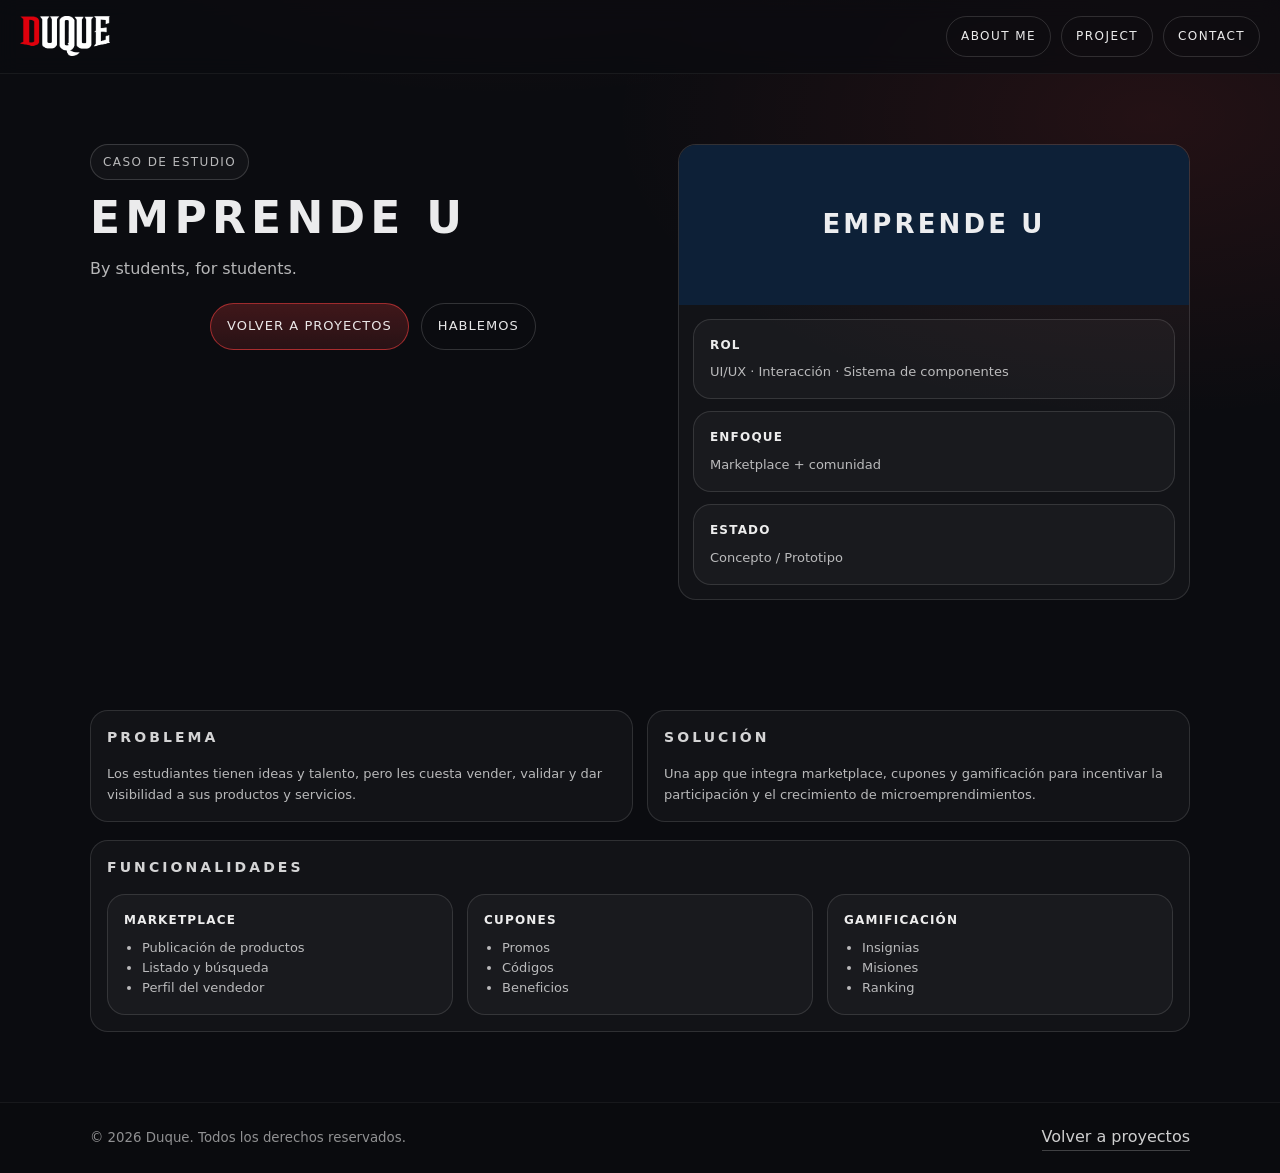
==== emprende-u.html @ cedb3bf9 "planea" ====
<!doctype html>
<html lang="es">
	<head>
		<meta charset="UTF-8" />
		<meta name="viewport" content="width=device-width, initial-scale=1" />
		<title>Emprende U | Proyecto</title>
		<meta name="description" content="Caso de estudio: Emprende U. By students, for students." />
		<link rel="stylesheet" href="./styles.css" />
		<link rel="stylesheet" href="./emprende-u.css" />
	</head>
	<body>
		<header class="header">
			<a class="brand" href="./index.html#home" aria-label="Ir al inicio">
				<img
					class="brand__logo"
					src="./imagenes/DUQUE 2 3.png"
					alt="Duque"
					loading="eager"
					decoding="async"
					onload="this.classList.add('is-loaded')"
					onerror="this.style.display = 'none'"
				/>
				<span class="brand__mark"><span class="brand__markAccent">D</span>UQUE</span>
			</a>
			<nav class="nav" aria-label="Navegación principal">
				<a class="nav__link" href="./index.html#about">ABOUT ME</a>
				<a class="nav__link" href="./index.html#projects">PROJECT</a>
				<a class="nav__link" href="./index.html#contact">CONTACT</a>
			</nav>
		</header>

		<main>
			<section class="section hero projectPage__hero">
				<div class="container projectPage__heroInner">
					<div class="projectPage__heroCopy">
						<p class="kicker">Caso de estudio</p>
						<h1 class="hero__title">Emprende U</h1>
						<p class="hero__subtitle">By students, for students.</p>
						<div class="hero__cta">
							<a class="btn btn--primary" href="./index.html#projects">Volver a proyectos</a>
							<a class="btn btn--ghost" href="./index.html#contact">Hablemos</a>
						</div>
					</div>
					<div class="projectPage__heroCard">
						<div class="projectPage__badge project__media--navy">Emprende U</div>
						<div class="projectPage__facts">
							<div class="card">
								<h3 class="card__title">Rol</h3>
								<p class="card__text">UI/UX · Interacción · Sistema de componentes</p>
							</div>
							<div class="card">
								<h3 class="card__title">Enfoque</h3>
								<p class="card__text">Marketplace + comunidad</p>
							</div>
							<div class="card">
								<h3 class="card__title">Estado</h3>
								<p class="card__text">Concepto / Prototipo</p>
							</div>
						</div>
					</div>
				</div>
			</section>

			<section class="section">
				<div class="container projectPage__content">
					<div class="projectPage__twoCol">
						<article class="panel">
							<h2 class="section__title">Problema</h2>
							<p class="panel__text">
								Los estudiantes tienen ideas y talento, pero les cuesta vender, validar y dar visibilidad a sus productos
								y servicios.
							</p>
						</article>
						<article class="panel">
							<h2 class="section__title">Solución</h2>
							<p class="panel__text">
								Una app que integra marketplace, cupones y gamificación para incentivar la participación y el crecimiento
								de microemprendimientos.
							</p>
						</article>
					</div>

					<article class="panel">
						<h2 class="section__title">Funcionalidades</h2>
						<div class="grid grid--3">
							<div class="list">
								<h3 class="list__title">Marketplace</h3>
								<ul class="list__items">
									<li>Publicación de productos</li>
									<li>Listado y búsqueda</li>
									<li>Perfil del vendedor</li>
								</ul>
							</div>
							<div class="list">
								<h3 class="list__title">Cupones</h3>
								<ul class="list__items">
									<li>Promos</li>
									<li>Códigos</li>
									<li>Beneficios</li>
								</ul>
							</div>
							<div class="list">
								<h3 class="list__title">Gamificación</h3>
								<ul class="list__items">
									<li>Insignias</li>
									<li>Misiones</li>
									<li>Ranking</li>
								</ul>
							</div>
						</div>
					</article>
				</div>
			</section>
		</main>

		<footer class="footer">
			<div class="container footer__inner">
				<small>© <span id="year"></span> Duque. Todos los derechos reservados.</small>
				<a class="footer__top" href="./index.html#projects">Volver a proyectos</a>
			</div>
		</footer>

		<script>
			document.getElementById('year').textContent = String(new Date().getFullYear());
		</script>
	</body>
</html>
---- styles.css ----
:root {
  color-scheme: dark;
  --bg: #0b0c10;
  --bg2: #0f1117;
  --text: rgba(255, 255, 255, 0.92);
  --muted: rgba(255, 255, 255, 0.7);
  --muted2: rgba(255, 255, 255, 0.55);
  --line: rgba(255, 255, 255, 0.12);
  --accent: #ff4040;
  --accent2: rgba(255, 64, 64, 0.16);
  --shadow: 0 30px 70px rgba(0, 0, 0, 0.55);
  --radius: 18px;
  --container: 1100px;
}

*,
*::before,
*::after {
  box-sizing: border-box;
}

html {
  scroll-behavior: smooth;
}

body {
  margin: 0;
  font-family: ui-sans-serif, system-ui, -apple-system, Segoe UI, Roboto, Arial, "Apple Color Emoji",
    "Segoe UI Emoji";
  background: radial-gradient(1100px 600px at 40% -20%, rgba(255, 64, 64, 0.16), transparent 55%),
    radial-gradient(900px 500px at 90% 10%, rgba(255, 64, 64, 0.1), transparent 60%), var(--bg);
  color: var(--text);
  line-height: 1.55;
}

a {
  color: inherit;
  text-decoration: none;
}

.container {
  width: min(var(--container), calc(100% - 40px));
  margin-inline: auto;
}

.header {
  position: sticky;
  top: 0;
  z-index: 10;
  display: flex;
  align-items: center;
  justify-content: space-between;
  padding: 16px 20px;
  background: rgba(11, 12, 16, 0.72);
  border-bottom: 1px solid rgba(255, 255, 255, 0.06);
  backdrop-filter: blur(10px);
}

.brand {
  display: inline-flex;
  align-items: center;
  gap: 10px;
}

.brand__logo {
  display: none;
  height: 40px;
  width: auto;
}

.brand__logo.is-loaded {
  display: block;
}

.brand__logo.is-loaded+.brand__mark {
  display: none;
}

.brand__mark {
  letter-spacing: 0.18em;
  font-weight: 800;
  font-size: 18px;
}

.brand__markAccent {
  color: var(--accent);
}

.nav {
  display: flex;
  gap: 10px;
}

.nav__link {
  font-size: 12px;
  letter-spacing: 0.12em;
  padding: 10px 14px;
  border: 1px solid rgba(255, 255, 255, 0.14);
  border-radius: 999px;
  transition: transform 160ms ease, background 160ms ease, border-color 160ms ease;
}

.nav__link:hover {
  background: rgba(255, 255, 255, 0.06);
  border-color: rgba(255, 255, 255, 0.22);
  transform: translateY(-1px);
}

.section {
  padding: 70px 0;
}

.section--muted {
  background: linear-gradient(180deg, rgba(255, 255, 255, 0.03), transparent 80%);
}

.section__title {
  margin: 0 0 16px 0;
  letter-spacing: 0.22em;
  text-transform: uppercase;
  font-size: 14px;
  color: rgba(255, 255, 255, 0.82);
}

.section__subtitle {
  margin: -6px 0 24px 0;
  color: var(--muted);
}

.hero {
  padding: 80px 0 60px 0;
  position: relative;
  overflow: clip;
}

.hero__bg {
  position: absolute;
  inset: 0;
  pointer-events: none;
}

.hero__waves {
  position: absolute;
  inset: -120px -200px auto -200px;
  width: calc(100% + 400px);
  height: 560px;
  filter: drop-shadow(0 40px 60px rgba(255, 64, 64, 0.08));
  opacity: 0.9;
}

.hero__content {
  position: relative;
  display: grid;
  grid-template-columns: 1fr;
  gap: 36px;
  align-items: center;
}

.hero__copy {
  max-width: 78ch;
  margin-inline: auto;
  text-align: center;
}

.kicker {
  display: inline-block;
  margin: 0 0 14px 0;
  padding: 8px 12px;
  border: 1px solid rgba(255, 255, 255, 0.16);
  border-radius: 999px;
  color: var(--muted);
  letter-spacing: 0.12em;
  text-transform: uppercase;
  font-size: 12px;
  background: rgba(255, 255, 255, 0.03);
}

.hero__title {
  margin: 0 0 14px 0;
  font-size: clamp(30px, 3.5vw, 44px);
  line-height: 1.1;
  letter-spacing: 0.12em;
  text-transform: uppercase;
}

.hero__subtitle {
  margin: 0 0 22px 0;
  color: var(--muted);
  max-width: 56ch;
  margin-inline: auto;
}

.hero__cta {
  display: flex;
  gap: 12px;
  flex-wrap: wrap;
  justify-content: center;
}

.btn {
  display: inline-flex;
  align-items: center;
  justify-content: center;
  gap: 10px;
  padding: 12px 16px;
  border-radius: 999px;
  border: 1px solid rgba(255, 255, 255, 0.16);
  background: rgba(255, 255, 255, 0.03);
  color: rgba(255, 255, 255, 0.9);
  font-size: 13px;
  letter-spacing: 0.08em;
  text-transform: uppercase;
  transition: transform 160ms ease, background 160ms ease, border-color 160ms ease;
}

.btn:hover {
  transform: translateY(-1px);
  border-color: rgba(255, 255, 255, 0.24);
  background: rgba(255, 255, 255, 0.06);
}

.btn--primary {
  border-color: rgba(255, 64, 64, 0.55);
  background: linear-gradient(180deg, rgba(255, 64, 64, 0.22), rgba(255, 64, 64, 0.12));
}

.btn--primary:hover {
  border-color: rgba(255, 64, 64, 0.75);
}

.btn--ghost {
  background: transparent;
}

.hero__media {
  margin-top: 22px;
  width: min(760px, 100%);
  margin-inline: auto;
  text-align: center;
}

.video {
  border-radius: var(--radius);
  overflow: hidden;
  background: rgba(255, 255, 255, 0.04);
  border: 1px solid rgba(255, 255, 255, 0.12);
  box-shadow: var(--shadow);
  position: relative;
  aspect-ratio: 16 / 9;
}

.video__iframe {
  position: absolute;
  inset: 0;
  width: 100%;
  height: 100%;
}

.hero__mediaHint {
  margin: 10px 0 0 0;
  font-size: 12px;
  color: var(--muted2);
}

.grid {
  display: grid;
  gap: 14px;
}

.grid--2 {
  grid-template-columns: repeat(2, minmax(0, 1fr));
}

.grid--4 {
  grid-template-columns: repeat(4, minmax(0, 1fr));
}

.grid--3 {
  grid-template-columns: repeat(3, minmax(0, 1fr));
}

.card {
  border: 1px solid rgba(255, 255, 255, 0.12);
  border-radius: var(--radius);
  background: rgba(255, 255, 255, 0.03);
  padding: 16px;
  transition: transform 160ms ease, background 160ms ease, border-color 160ms ease;
}

.card:hover {
  transform: translateY(-2px);
  background: rgba(255, 255, 255, 0.05);
  border-color: rgba(255, 255, 255, 0.18);
}

.card__title {
  margin: 0 0 8px 0;
  letter-spacing: 0.1em;
  text-transform: uppercase;
  font-size: 12px;
}

.card__text {
  margin: 0;
  color: var(--muted);
  font-size: 13px;
}

.split {
  display: grid;
  grid-template-columns: 1.2fr 0.8fr;
  gap: 22px;
  align-items: start;
}

.lead {
  margin: 0 0 18px 0;
  color: var(--muted);
}

.list {
  border: 1px solid rgba(255, 255, 255, 0.12);
  border-radius: var(--radius);
  background: rgba(255, 255, 255, 0.03);
  padding: 16px;
}

.list__title {
  margin: 0 0 8px 0;
  font-size: 12px;
  letter-spacing: 0.1em;
  text-transform: uppercase;
}

.list__items {
  margin: 0;
  padding-left: 18px;
  color: var(--muted);
  font-size: 13px;
}

.portrait {
  width: 100%;
  border-radius: var(--radius);
  aspect-ratio: 4 / 3;
  border: 1px solid rgba(255, 255, 255, 0.12);
  background: radial-gradient(600px 220px at 40% 0%, rgba(255, 64, 64, 0.18), transparent 60%),
    linear-gradient(180deg, rgba(255, 255, 255, 0.06), rgba(255, 255, 255, 0.02));
  overflow: hidden;
}

.portrait__img {
  width: 100%;
  height: 100%;
  object-fit: cover;
  object-position: center;
  display: block;
}

.project {
  border: 1px solid rgba(255, 255, 255, 0.12);
  border-radius: var(--radius);
  overflow: hidden;
  background: rgba(255, 255, 255, 0.03);
  transition: transform 160ms ease, background 160ms ease, border-color 160ms ease;
}

.project:hover {
  transform: translateY(-2px);
  background: rgba(255, 255, 255, 0.05);
  border-color: rgba(255, 255, 255, 0.18);
}

.project__media {
  height: 220px;
  display: grid;
  place-items: center;
  font-weight: 800;
  letter-spacing: 0.12em;
  text-transform: uppercase;
  font-size: 26px;
}

.project__media--blue {
  background: #4da3ff;
  color: #0b0c10;
}

.project__media--navy {
  background: #0d2037;
  color: rgba(255, 255, 255, 0.92);
}

.project__media--teal {
  background: #5ea9c6;
  color: #0b0c10;
}

.project__media--indigo {
  background: #2b67d1;
  color: rgba(255, 255, 255, 0.92);
}

.project__meta {
  padding: 14px 16px 16px 16px;
}

.project__title {
  margin: 0 0 6px 0;
  font-size: 14px;
  letter-spacing: 0.08em;
  text-transform: uppercase;
}

.project__text {
  margin: 0;
  color: var(--muted);
  font-size: 13px;
}

.projectPage__hero {
  padding: 70px 0 40px 0;
}

.projectPage__heroInner {
  display: grid;
  grid-template-columns: 1.05fr 0.95fr;
  gap: 22px;
  align-items: start;
}

.projectPage__heroCopy {
  max-width: 70ch;
}

.projectPage__heroCard {
  border: 1px solid rgba(255, 255, 255, 0.12);
  border-radius: var(--radius);
  background: rgba(255, 255, 255, 0.03);
  overflow: hidden;
}

.projectPage__badge {
  height: 160px;
  display: grid;
  place-items: center;
  font-weight: 800;
  letter-spacing: 0.12em;
  text-transform: uppercase;
  font-size: 26px;
}

.projectPage__facts {
  display: grid;
  gap: 12px;
  padding: 14px;
}

.projectPage__content {
  display: grid;
  gap: 18px;
}

.projectPage__twoCol {
  display: grid;
  grid-template-columns: repeat(2, minmax(0, 1fr));
  gap: 14px;
}

.panel {
  border: 1px solid rgba(255, 255, 255, 0.12);
  border-radius: var(--radius);
  background: rgba(255, 255, 255, 0.03);
  padding: 16px;
}

.panel__text {
  margin: 0;
  color: var(--muted);
  font-size: 13px;
}

.contact {
  text-align: center;
}

.contact__actions {
  display: flex;
  gap: 12px;
  justify-content: center;
  flex-wrap: wrap;
  margin-top: 14px;
}

.footer {
  padding: 22px 0;
  border-top: 1px solid rgba(255, 255, 255, 0.06);
  background: rgba(0, 0, 0, 0.12);
}

.footer__inner {
  display: flex;
  align-items: center;
  justify-content: space-between;
  gap: 12px;
  color: var(--muted2);
}

.footer__top {
  color: rgba(255, 255, 255, 0.8);
  border-bottom: 1px solid rgba(255, 255, 255, 0.22);
}

@media (max-width: 980px) {
  .grid--4 {
    grid-template-columns: repeat(2, minmax(0, 1fr));
  }

  .grid--3 {
    grid-template-columns: repeat(2, minmax(0, 1fr));
  }

  .projectPage__heroInner {
    grid-template-columns: 1fr;
  }

  .split {
    grid-template-columns: 1fr;
  }
}

@media (max-width: 620px) {
  .header {
    gap: 10px;
  }

  .nav {
    gap: 8px;
  }

  .nav__link {
    padding: 9px 10px;
    font-size: 11px;
  }

  .brand__logo {
    height: 34px;
  }

  .grid--2 {
    grid-template-columns: 1fr;
  }

  .grid--3 {
    grid-template-columns: 1fr;
  }

  .projectPage__twoCol {
    grid-template-columns: 1fr;
  }

  .footer__inner {
    flex-direction: column;
    align-items: flex-start;
  }
}
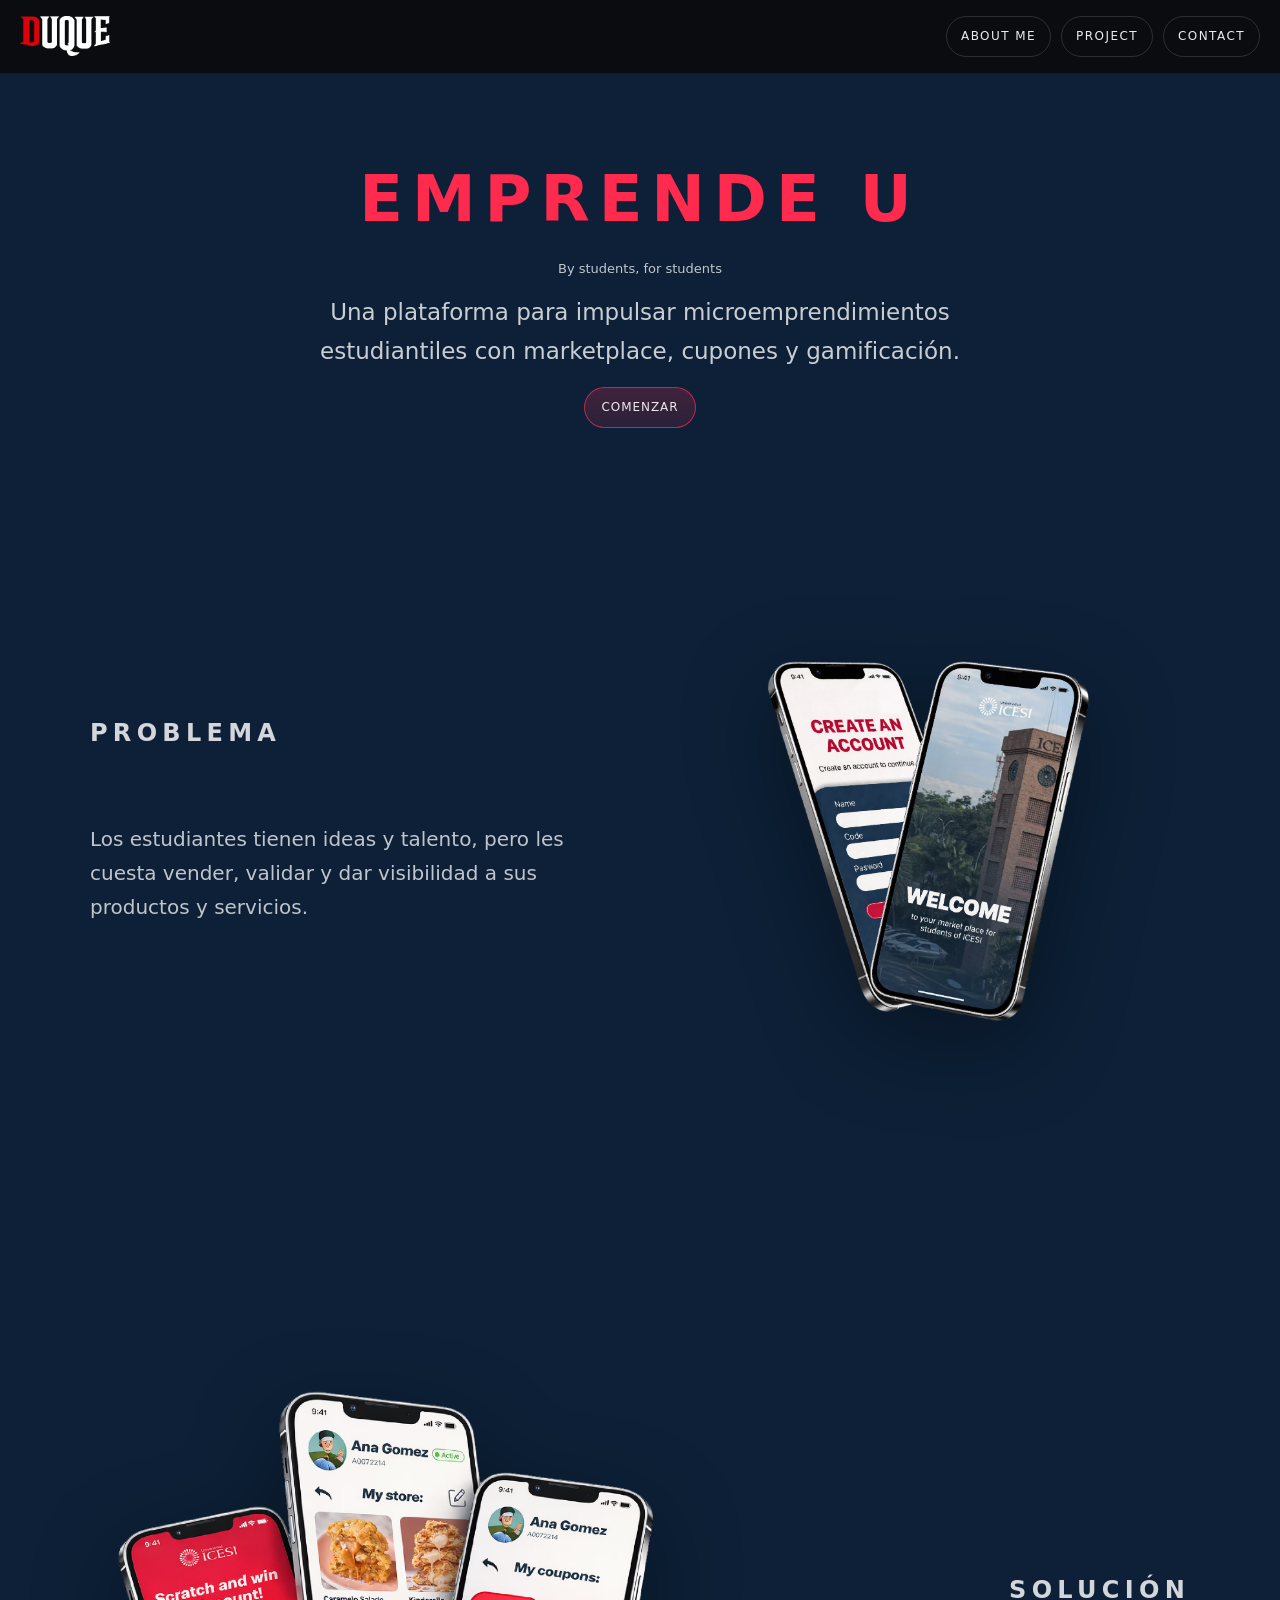
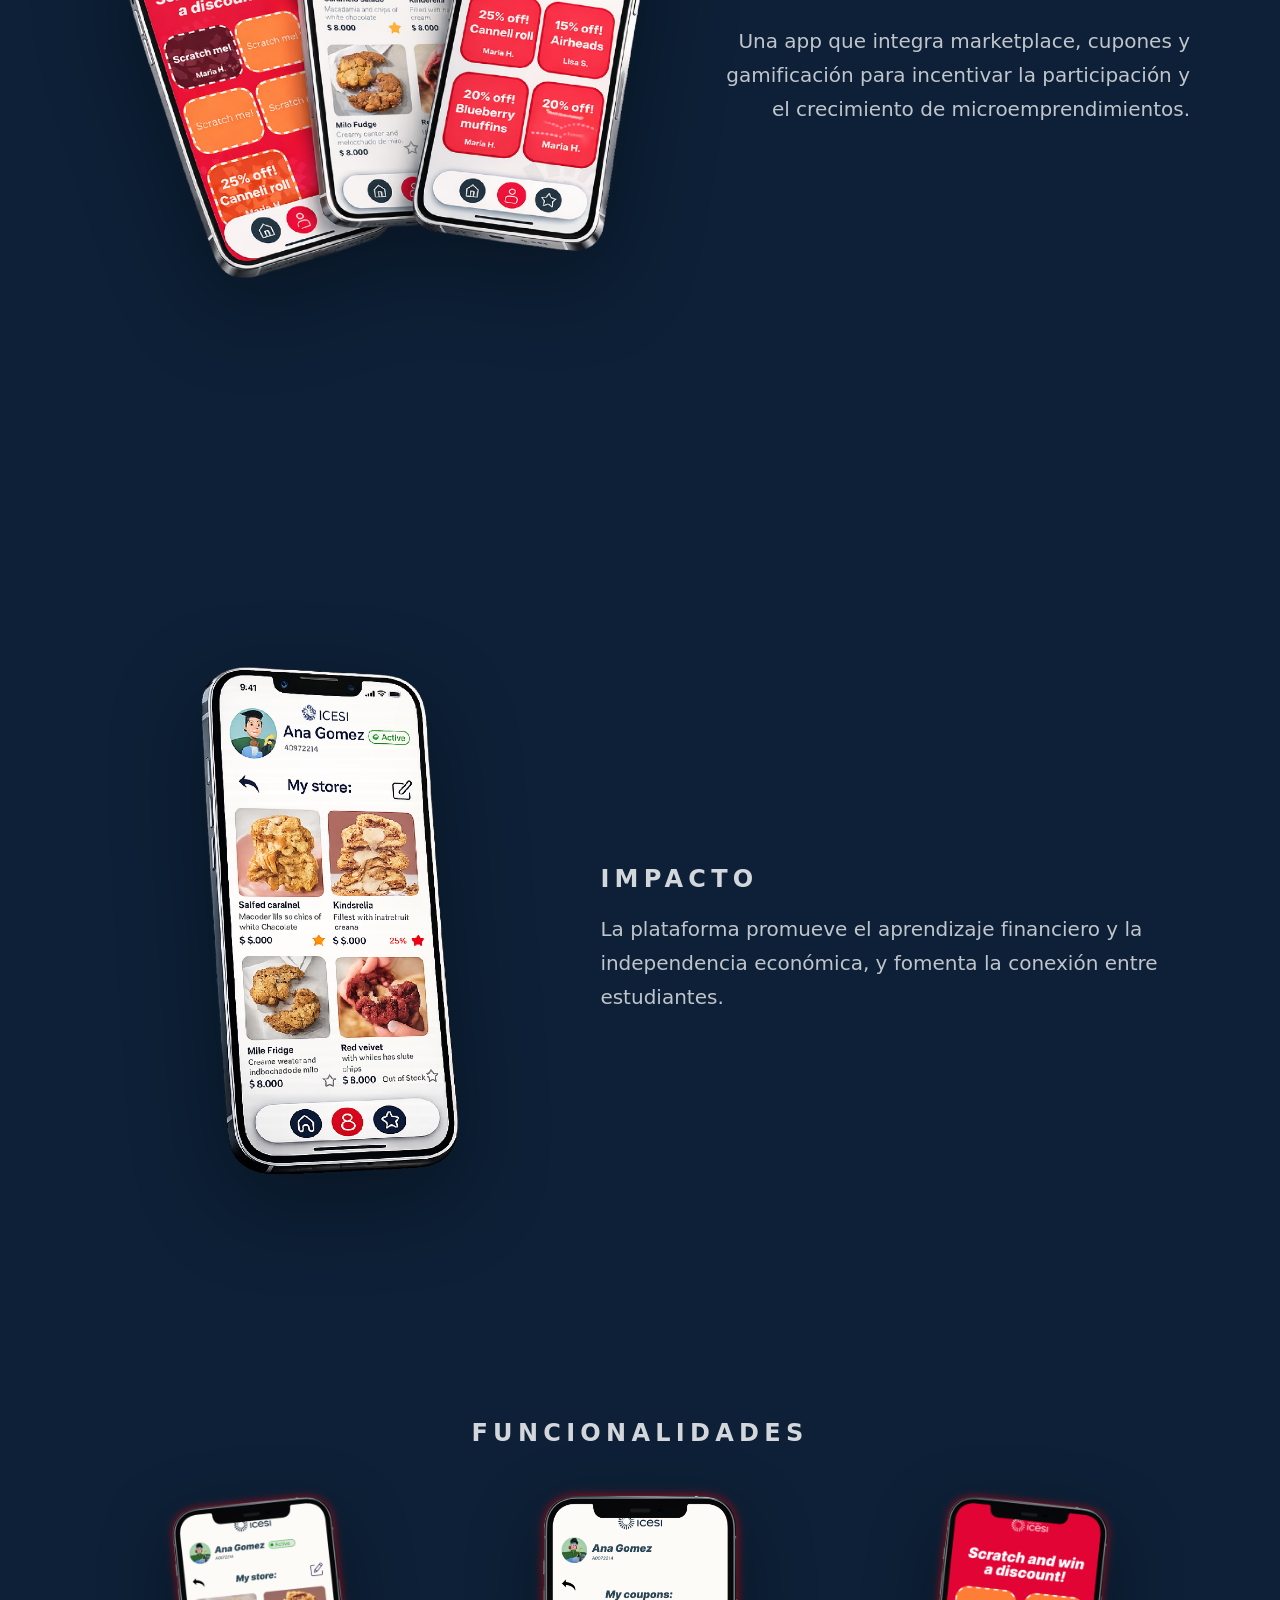
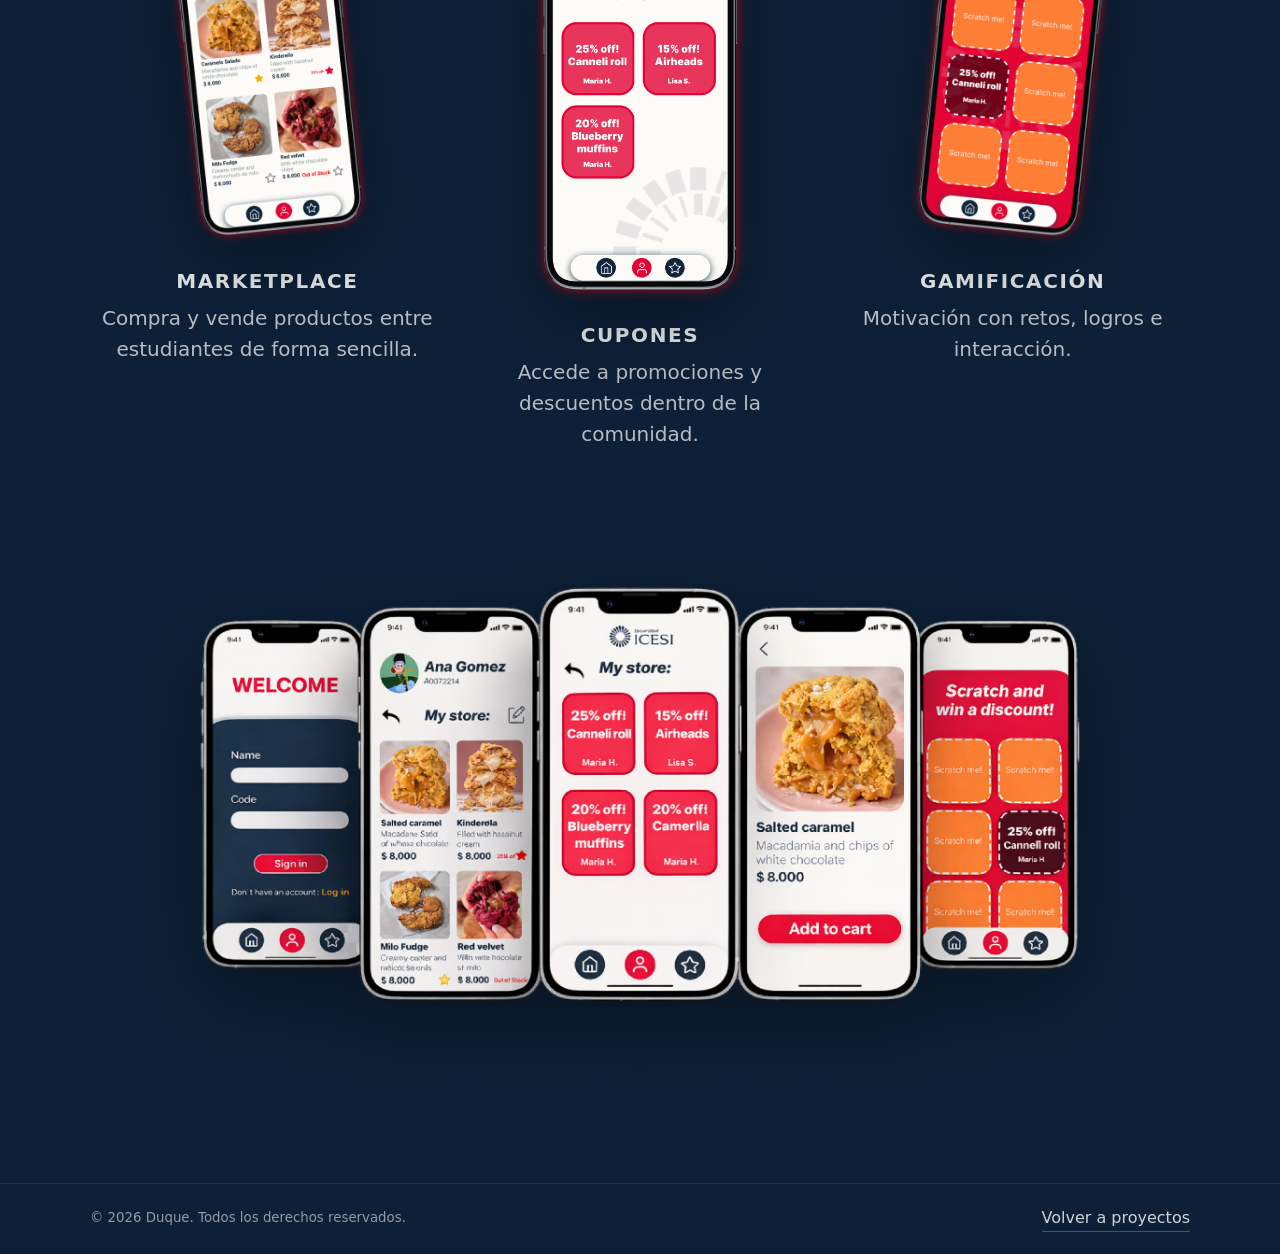
==== commit a491bee7: "educambio y emprende u listos" ====
--- a/emprende-u.html
+++ b/emprende-u.html
@@ -8,12 +8,12 @@
 		<link rel="stylesheet" href="./styles.css" />
 		<link rel="stylesheet" href="./emprende-u.css" />
 	</head>
-	<body>
+	<body class="project--emprende">
 		<header class="header">
 			<a class="brand" href="./index.html#home" aria-label="Ir al inicio">
 				<img
 					class="brand__logo"
-					src="./imagenes/DUQUE 2 3.png"
+					src="./imagenes/DUQUE%202%203.png"
 					alt="Duque"
 					loading="eager"
 					decoding="async"
@@ -30,85 +30,98 @@
 		</header>
 
 		<main>
-			<section class="section hero projectPage__hero">
-				<div class="container projectPage__heroInner">
-					<div class="projectPage__heroCopy">
-						<p class="kicker">Caso de estudio</p>
-						<h1 class="hero__title">Emprende U</h1>
-						<p class="hero__subtitle">By students, for students.</p>
-						<div class="hero__cta">
-							<a class="btn btn--primary" href="./index.html#projects">Volver a proyectos</a>
-							<a class="btn btn--ghost" href="./index.html#contact">Hablemos</a>
-						</div>
-					</div>
-					<div class="projectPage__heroCard">
-						<div class="projectPage__badge project__media--navy">Emprende U</div>
-						<div class="projectPage__facts">
-							<div class="card">
-								<h3 class="card__title">Rol</h3>
-								<p class="card__text">UI/UX · Interacción · Sistema de componentes</p>
-							</div>
-							<div class="card">
-								<h3 class="card__title">Enfoque</h3>
-								<p class="card__text">Marketplace + comunidad</p>
-							</div>
-							<div class="card">
-								<h3 class="card__title">Estado</h3>
-								<p class="card__text">Concepto / Prototipo</p>
-							</div>
+			<section class="euHero" aria-label="Emprende U">
+				<div class="container euHero__inner">
+					<div class="euHero__copy">
+						<h1 class="euHero__title">EMPRENDE U</h1>
+						<p class="euHero__subtitle">By students, for students</p>
+						<p class="euHero__text">
+							Una plataforma para impulsar microemprendimientos estudiantiles con marketplace, cupones y gamificación.
+						</p>
+						<div class="euHero__cta">
+							<a class="euBtn euBtn--primary" href="#problema">Comenzar</a>
 						</div>
 					</div>
 				</div>
 			</section>
 
-			<section class="section">
-				<div class="container projectPage__content">
-					<div class="projectPage__twoCol">
-						<article class="panel">
-							<h2 class="section__title">Problema</h2>
-							<p class="panel__text">
-								Los estudiantes tienen ideas y talento, pero les cuesta vender, validar y dar visibilidad a sus productos
-								y servicios.
-							</p>
+			<section id="problema" class="euSection">
+				<div class="container euRow euRow--problem">
+					<div class="euText">
+						<h2 class="euHeading">PROBLEMA</h2>
+						<p class="euBody">
+							Los estudiantes tienen ideas y talento, pero les cuesta vender, validar y dar visibilidad a sus productos
+							y servicios.
+						</p>
+					</div>
+					<div class="euMedia">
+						<img
+							class="euMockup euMockup--problem"
+							src="./imagenes/emprende-u/mockup%202.png"
+							alt="Mockups de problema"
+						/>
+					</div>
+				</div>
+			</section>
+
+			<section class="euSection euSection--reverse">
+				<div class="container euRow euRow--solution">
+					<div class="euMedia">
+						<img
+							class="euMockup euMockup--solution"
+							src="./imagenes/emprende-u/mockup%203.png"
+							alt="Mockups de solución"
+						/>
+					</div>
+					<div class="euText euText--right">
+						<h2 class="euHeading">SOLUCIÓN</h2>
+						<p class="euBody">
+							Una app que integra marketplace, cupones y gamificación para incentivar la participación y el crecimiento
+							de microemprendimientos.
+						</p>
+					</div>
+				</div>
+			</section>
+
+			<section class="euSection">
+				<div class="container euRow euRow--impact">
+					<div class="euMedia">
+						<img class="euMockup euMockup--impact" src="./imagenes/emprende-u/mockup%204.png" alt="Mockup de impacto" />
+					</div>
+					<div class="euText">
+						<h2 class="euHeading">IMPACTO</h2>
+						<p class="euBody">
+							La plataforma promueve el aprendizaje financiero y la independencia económica, y fomenta la conexión entre
+							estudiantes.
+						</p>
+					</div>
+				</div>
+			</section>
+
+			<section class="euSection euSection--features">
+				<div class="container">
+					<h2 class="euHeading euHeading--center">FUNCIONALIDADES</h2>
+					<div class="euFeatures">
+						<article class="euFeature">
+							<img class="euFeature__img" src="./imagenes/emprende-u/mockup%205.1.png" alt="Marketplace" />
+							<h3 class="euFeature__title">Marketplace</h3>
+							<p class="euFeature__text">Compra y vende productos entre estudiantes de forma sencilla.</p>
 						</article>
-						<article class="panel">
-							<h2 class="section__title">Solución</h2>
-							<p class="panel__text">
-								Una app que integra marketplace, cupones y gamificación para incentivar la participación y el crecimiento
-								de microemprendimientos.
-							</p>
+						<article class="euFeature">
+							<img class="euFeature__img" src="./imagenes/emprende-u/mockup%205.png" alt="Cupones" />
+							<h3 class="euFeature__title">Cupones</h3>
+							<p class="euFeature__text">Accede a promociones y descuentos dentro de la comunidad.</p>
+						</article>
+						<article class="euFeature">
+							<img class="euFeature__img" src="./imagenes/emprende-u/mockup%205.2.png" alt="Gamificación" />
+							<h3 class="euFeature__title">Gamificación</h3>
+							<p class="euFeature__text">Motivación con retos, logros e interacción.</p>
 						</article>
 					</div>
 
-					<article class="panel">
-						<h2 class="section__title">Funcionalidades</h2>
-						<div class="grid grid--3">
-							<div class="list">
-								<h3 class="list__title">Marketplace</h3>
-								<ul class="list__items">
-									<li>Publicación de productos</li>
-									<li>Listado y búsqueda</li>
-									<li>Perfil del vendedor</li>
-								</ul>
-							</div>
-							<div class="list">
-								<h3 class="list__title">Cupones</h3>
-								<ul class="list__items">
-									<li>Promos</li>
-									<li>Códigos</li>
-									<li>Beneficios</li>
-								</ul>
-							</div>
-							<div class="list">
-								<h3 class="list__title">Gamificación</h3>
-								<ul class="list__items">
-									<li>Insignias</li>
-									<li>Misiones</li>
-									<li>Ranking</li>
-								</ul>
-							</div>
-						</div>
-					</article>
+					<div class="euFinal">
+						<img class="euMockup euMockup--final" src="./imagenes/emprende-u/final.png" alt="Mockups finales" />
+					</div>
 				</div>
 			</section>
 		</main>
--- a/styles.css
+++ b/styles.css
@@ -51,9 +51,10 @@
   align-items: center;
   justify-content: space-between;
   padding: 16px 20px;
-  background: rgba(11, 12, 16, 0.72);
+  background: rgb(11 12 16);
   border-bottom: 1px solid rgba(255, 255, 255, 0.06);
   backdrop-filter: blur(10px);
+  color: rgba(255, 255, 255, 0.92);
 }
 
 .brand {
@@ -216,6 +217,9 @@
 .btn:hover {
   transform: translateY(-1px);
   border-color: rgba(255, 255, 255, 0.24);
+}
+
+.btn:not(.btn--primary):hover {
   background: rgba(255, 255, 255, 0.06);
 }
 
@@ -225,7 +229,9 @@
 }
 
 .btn--primary:hover {
-  border-color: rgba(255, 64, 64, 0.75);
+  transform: none;
+  border-color: rgba(255, 64, 64, 0.55);
+  background: linear-gradient(180deg, rgba(255, 64, 64, 0.22), rgba(255, 64, 64, 0.12));
 }
 
 .btn--ghost {
--- a/emprende-u.css
+++ b/emprende-u.css
@@ -0,0 +1,251 @@
+:root {
+  color-scheme: dark;
+}
+
+html,
+body {
+  overflow-y: auto;
+  overflow-x: hidden;
+}
+
+html {
+  background: #0d2037;
+}
+
+.project--emprende {
+  --euBg: #0d2037;
+  --euText: rgba(255, 255, 255, 0.92);
+  --euMuted: rgba(255, 255, 255, 0.72);
+  --euLine: rgba(255, 255, 255, 0.12);
+  --euAccent: #ff2b4f;
+  background: var(--euBg);
+  color: var(--euText);
+}
+
+body.project--emprende {
+  background: var(--euBg);
+}
+
+.project--emprende .footer {
+  background: transparent;
+  border-top: 1px solid rgba(255, 255, 255, 0.06);
+}
+
+.euHero {
+  padding: 76px 0 36px 0;
+}
+
+.euHero__inner {
+  display: grid;
+  justify-items: center;
+  gap: 22px;
+}
+
+.euHero__copy {
+  text-align: center;
+  max-width: 70ch;
+}
+
+.euHero__title {
+  margin: 0;
+  font-size: clamp(44px, 5vw, 68px);
+  letter-spacing: 0.14em;
+  font-weight: 900;
+  color: var(--euAccent);
+}
+
+.euHero__subtitle {
+  margin: 10px 0 0 0;
+  color: rgba(255, 255, 255, 0.75);
+  font-size: 13px;
+}
+
+.euHero__text {
+  margin: 14px auto 0 auto;
+  max-width: 62ch;
+  color: rgba(255, 255, 255, 0.78);
+  font-size: 23px;
+  line-height: 1.7;
+}
+
+.euHero__cta {
+  margin-top: 16px;
+  display: flex;
+  justify-content: center;
+}
+
+.euBtn {
+  display: inline-flex;
+  align-items: center;
+  justify-content: center;
+  padding: 10px 16px;
+  border-radius: 999px;
+  border: 1px solid rgba(255, 255, 255, 0.18);
+  background: rgba(255, 255, 255, 0.06);
+  color: rgba(255, 255, 255, 0.9);
+  font-size: 12px;
+  letter-spacing: 0.08em;
+  text-transform: uppercase;
+  transition: transform 160ms ease, background 160ms ease, border-color 160ms ease;
+}
+
+.euBtn:hover {
+  transform: translateY(-1px);
+  border-color: rgba(255, 255, 255, 0.26);
+}
+
+.euBtn:not(.euBtn--primary):hover {
+  background: rgba(255, 255, 255, 0.08);
+}
+
+.euBtn--primary {
+  border-color: rgba(255, 43, 79, 0.7);
+  background: linear-gradient(180deg, rgba(255, 43, 79, 0.22), rgba(255, 43, 79, 0.12));
+}
+
+.euBtn--primary:hover {
+  transform: none;
+  border-color: rgba(255, 43, 79, 0.7);
+  background: linear-gradient(180deg, rgba(255, 43, 79, 0.22), rgba(255, 43, 79, 0.12));
+}
+
+.euSection {
+  padding: 54px 0;
+}
+
+.euRow {
+  display: grid;
+  grid-template-columns: 0.9fr 1.1fr;
+  gap: 28px;
+  align-items: center;
+}
+
+.euSection--reverse .euRow {
+  grid-template-columns: 1.1fr 0.9fr;
+}
+
+.euText {
+  max-width: 56ch;
+}
+
+.euText--right {
+  justify-self: end;
+  text-align: right;
+}
+
+.euHeading {
+  margin: 0 0 14px 0;
+  font-size: 24px;
+  letter-spacing: 0.22em;
+  text-transform: uppercase;
+  color: rgba(255, 255, 255, 0.82);
+}
+
+.euHeading--center {
+  text-align: center;
+}
+
+.euBody {
+  margin: 0;
+  color: rgba(255, 255, 255, 0.74);
+  font-size: 20px;
+  line-height: 1.7;
+}
+
+.euRow--problem .euBody {
+  margin-top: 70px;
+  max-width: 52ch;
+}
+
+.euRow--impact .euBody {
+  max-width: 52ch;
+}
+
+.euMedia {
+  display: grid;
+  justify-items: center;
+}
+
+.euMockup {
+  width: min(560px, 100%);
+  height: auto;
+  display: block;
+  filter: drop-shadow(0 28px 44px rgba(0, 0, 0, 0.35));
+}
+
+.euMockup--problem {
+  width: min(582px, 100%);
+}
+
+.euMockup--solution {
+  width: min(560px, 100%);
+}
+
+.euMockup--impact {
+  width: min(480px, 100%);
+}
+
+.euSection--features {
+  padding-top: 64px;
+}
+
+.euFeatures {
+  display: grid;
+  grid-template-columns: repeat(3, minmax(0, 1fr));
+  gap: 18px;
+  margin-top: 26px;
+  text-align: center;
+}
+
+.euFeature__img {
+  width: min(220px, 100%);
+  height: auto;
+  display: block;
+  margin: 0 auto 12px auto;
+  filter: drop-shadow(0 24px 36px rgba(0, 0, 0, 0.35));
+}
+
+.euFeature__title {
+  margin: 0 0 6px 0;
+  font-size: 20px;
+  letter-spacing: 0.08em;
+  text-transform: uppercase;
+  color: rgba(255, 255, 255, 0.88);
+}
+
+.euFeature__text {
+  margin: 0;
+  color: rgba(255, 255, 255, 0.7);
+  font-size: 20px;
+}
+
+.euFinal {
+  margin-top: 26px;
+  display: grid;
+  justify-items: center;
+}
+
+.euMockup--final {
+  width: min(980px, 100%);
+}
+
+@media (max-width: 980px) {
+
+  .euRow,
+  .euSection--reverse .euRow {
+    grid-template-columns: 1fr;
+  }
+
+  .euText--right {
+    justify-self: start;
+    text-align: left;
+  }
+
+  .euRow--problem .euBody {
+    margin-top: 16px;
+  }
+
+  .euFeatures {
+    grid-template-columns: 1fr;
+  }
+}
